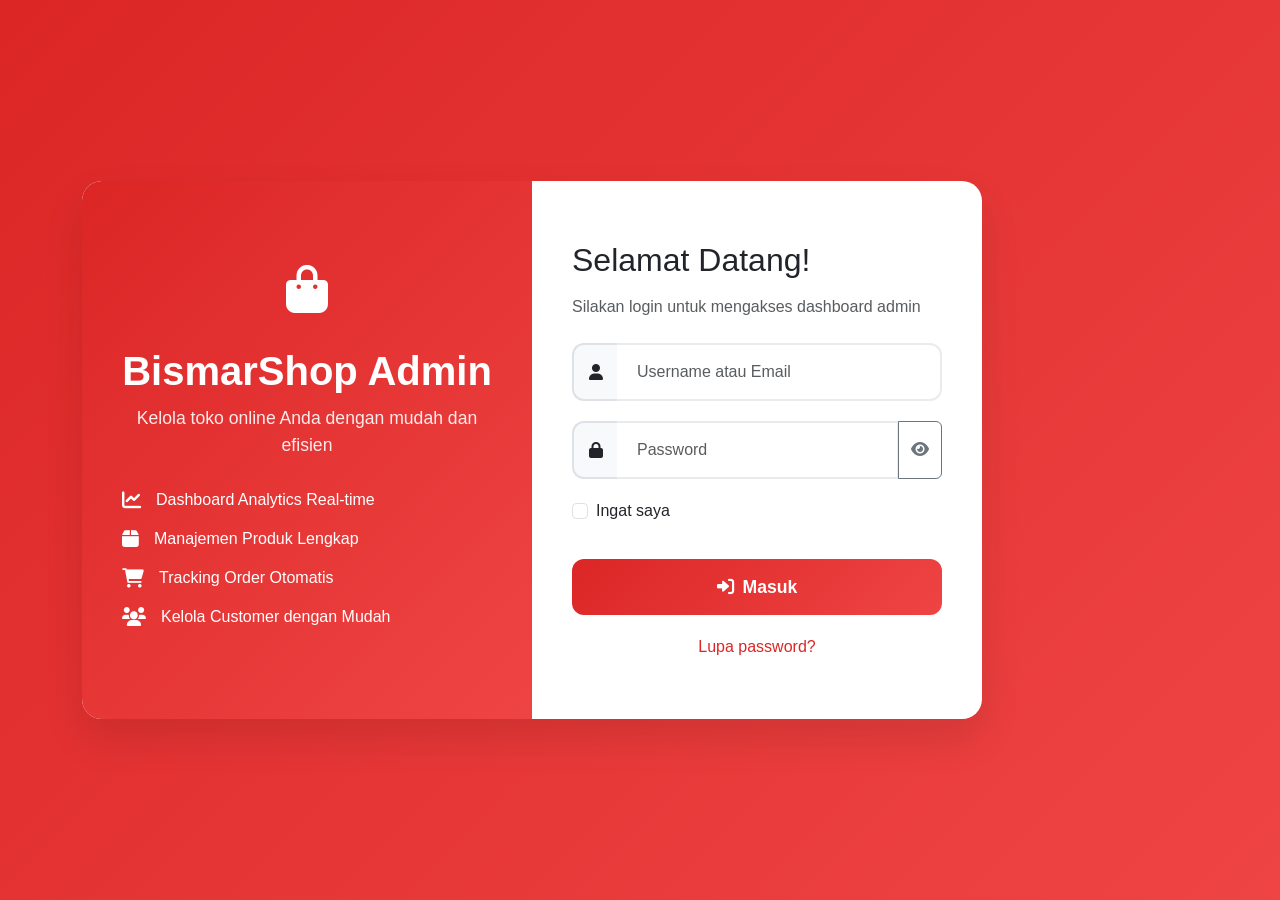
==== public/login.html @ 135dfff8 "first commit" ====
<!DOCTYPE html>
<html lang="en">
<head>
    <meta charset="UTF-8">
    <meta name="viewport" content="width=device-width, initial-scale=1.0">
    <title>Login - BismarShop Admin</title>
    <link href="https://cdnjs.cloudflare.com/ajax/libs/font-awesome/6.0.0/css/all.min.css" rel="stylesheet">
    <link href="https://cdn.jsdelivr.net/npm/bootstrap@5.3.0/dist/css/bootstrap.min.css" rel="stylesheet">
    <link rel="stylesheet" href="styles.css">
    <style>
        body {
            background: linear-gradient(135deg, #dc2626 0%, #ef4444 100%);
            min-height: 100vh;
            display: flex;
            align-items: center;
            justify-content: center;
            font-family: 'Segoe UI', Tahoma, Geneva, Verdana, sans-serif;
        }

        .login-container {
            background: white;
            border-radius: 20px;
            box-shadow: 0 20px 40px rgba(0,0,0,0.1);
            overflow: hidden;
            width: 100%;
            max-width: 900px;
            min-height: 500px;
        }

        .login-left {
            background: linear-gradient(135deg, #dc2626 0%, #ef4444 100%);
            color: white;
            padding: 60px 40px;
            display: flex;
            flex-direction: column;
            justify-content: center;
            align-items: center;
            text-align: center;
        }

        .login-right {
            padding: 60px 40px;
            display: flex;
            flex-direction: column;
            justify-content: center;
        }

        .login-logo {
            font-size: 3rem;
            margin-bottom: 20px;
        }

        .login-title {
            font-size: 2.5rem;
            font-weight: bold;
            margin-bottom: 10px;
        }

        .login-subtitle {
            font-size: 1.1rem;
            opacity: 0.9;
            margin-bottom: 30px;
        }

        .form-control {
            border: 2px solid #e9ecef;
            border-radius: 12px;
            padding: 15px 20px;
            font-size: 1rem;
            margin-bottom: 20px;
            transition: all 0.3s ease;
        }

        .form-control:focus {
            border-color: #dc2626;
            box-shadow: 0 0 0 0.2rem rgba(220, 38, 38, 0.25);
        }

        .input-group {
            margin-bottom: 20px;
        }

        .input-group-text {
            background: #f8f9fa;
            border: 2px solid #e9ecef;
            border-right: none;
            border-radius: 12px 0 0 12px;
            padding: 15px 15px;
        }

        .input-group .form-control {
            border-left: none;
            border-radius: 0 12px 12px 0;
            margin-bottom: 0;
        }

        .btn-login {
            background: linear-gradient(135deg, #dc2626 0%, #ef4444 100%);
            border: none;
            border-radius: 12px;
            padding: 15px 30px;
            font-size: 1.1rem;
            font-weight: 600;
            color: white;
            width: 100%;
            margin-top: 20px;
            transition: all 0.3s ease;
        }

        .btn-login:hover {
            transform: translateY(-2px);
            box-shadow: 0 10px 20px rgba(220, 38, 38, 0.3);
            color: white;
        }

        .forgot-password {
            text-align: center;
            margin-top: 20px;
        }

        .forgot-password a {
            color: #dc2626;
            text-decoration: none;
            font-weight: 500;
        }

        .forgot-password a:hover {
            text-decoration: underline;
        }

        .login-features {
            list-style: none;
            padding: 0;
            margin-top: 30px;
        }

        .login-features li {
            margin-bottom: 15px;
            display: flex;
            align-items: center;
        }

        .login-features li i {
            margin-right: 15px;
            font-size: 1.2rem;
        }

        .alert {
            border-radius: 12px;
            margin-bottom: 20px;
        }

        @media (max-width: 768px) {
            .login-container {
                margin: 20px;
                border-radius: 15px;
            }
            
            .login-left {
                padding: 40px 30px;
            }
            
            .login-right {
                padding: 40px 30px;
            }
            
            .login-title {
                font-size: 2rem;
            }
        }
    </style>
</head>
<body>
    <div class="container">
        <div class="login-container">
            <div class="row g-0 h-100">
                <!-- Left Side - Branding -->
                <div class="col-lg-6 d-none d-lg-flex">
                    <div class="login-left w-100">
                        <div>
                            <div class="login-logo">
                                <i class="fas fa-shopping-bag"></i>
                            </div>
                            <h1 class="login-title">BismarShop Admin</h1>
                            <p class="login-subtitle">Kelola toko online Anda dengan mudah dan efisien</p>
                            
                            <ul class="login-features">
                                <li>
                                    <i class="fas fa-chart-line"></i>
                                    <span>Dashboard Analytics Real-time</span>
                                </li>
                                <li>
                                    <i class="fas fa-box"></i>
                                    <span>Manajemen Produk Lengkap</span>
                                </li>
                                <li>
                                    <i class="fas fa-shopping-cart"></i>
                                    <span>Tracking Order Otomatis</span>
                                </li>
                                <li>
                                    <i class="fas fa-users"></i>
                                    <span>Kelola Customer dengan Mudah</span>
                                </li>
                            </ul>
                        </div>
                    </div>
                </div>

                <!-- Right Side - Login Form -->
                <div class="col-lg-6">
                    <div class="login-right">
                        <div class="text-center mb-4 d-lg-none">
                            <i class="fas fa-shopping-bag text-red" style="font-size: 3rem;"></i>
                            <h2 class="text-red mt-2">BismarShop Admin</h2>
                        </div>

                        <h2 class="mb-3">Selamat Datang!</h2>
                        <p class="text-muted mb-4">Silakan login untuk mengakses dashboard admin</p>

                        <div id="loginAlert" class="alert alert-danger d-none" role="alert">
                            <i class="fas fa-exclamation-triangle me-2"></i>
                            <span id="loginAlertMessage"></span>
                        </div>

                        <form id="loginForm">
                            <div class="input-group">
                                <span class="input-group-text">
                                    <i class="fas fa-user"></i>
                                </span>
                                <input type="text" class="form-control" id="username" placeholder="Username atau Email" required>
                            </div>

                            <div class="input-group">
                                <span class="input-group-text">
                                    <i class="fas fa-lock"></i>
                                </span>
                                <input type="password" class="form-control" id="password" placeholder="Password" required>
                                <button class="btn btn-outline-secondary" type="button" id="togglePassword">
                                    <i class="fas fa-eye"></i>
                                </button>
                            </div>

                            <div class="form-check mb-3">
                                <input class="form-check-input" type="checkbox" id="rememberMe">
                                <label class="form-check-label" for="rememberMe">
                                    Ingat saya
                                </label>
                            </div>

                            <button type="submit" class="btn btn-login" id="loginBtn">
                                <span id="loginBtnText">
                                    <i class="fas fa-sign-in-alt me-2"></i>Masuk
                                </span>
                                <span id="loginBtnLoading" class="d-none">
                                    <span class="spinner-border spinner-border-sm me-2" role="status"></span>
                                    Memproses...
                                </span>
                            </button>
                        </form>

                        <div class="forgot-password">
                            <a href="#" data-bs-toggle="modal" data-bs-target="#forgotModal">Lupa password?</a>
                        </div>
                        
                    </div>
                </div>
            </div>
        </div>
    </div>

    <script src="https://cdn.jsdelivr.net/npm/bootstrap@5.3.0/dist/js/bootstrap.bundle.min.js"></script>

    <!-- Forgot Password Modal -->
    <div class="modal fade" id="forgotModal" tabindex="-1" aria-hidden="true">
        <div class="modal-dialog">
            <div class="modal-content">
                <div class="modal-header">
                    <h5 class="modal-title">Reset Password (Super Admin)</h5>
                    <button type="button" class="btn-close" data-bs-dismiss="modal" aria-label="Close"></button>
                </div>
                <div class="modal-body">
                    <div id="fpAlert" class="alert d-none" role="alert"></div>
                    <div class="mb-3">
                        <label class="form-label">Nama Lengkap</label>
                        <input type="text" class="form-control" id="fpName" placeholder="Nama lengkap" required>
                    </div>
                    <div class="mb-3">
                        <label class="form-label">Email</label>
                        <input type="email" class="form-control" id="fpEmail" placeholder="email@domain.com" required>
                    </div>
                    <div class="mb-3">
                        <label class="form-label">Password Baru</label>
                        <input type="password" class="form-control" id="fpPass" placeholder="Password baru" required>
                    </div>
                    <div class="mb-3">
                        <label class="form-label">Konfirmasi Password Baru</label>
                        <input type="password" class="form-control" id="fpPass2" placeholder="Ulangi password baru" required>
                    </div>
                </div>
                <div class="modal-footer">
                    <button type="button" class="btn btn-secondary" data-bs-dismiss="modal">Batal</button>
                    <button type="button" class="btn btn-primary" id="fpSubmit">
                        <span id="fpBtnText"><i class="fas fa-key me-2"></i>Reset Password</span>
                        <span id="fpBtnLoading" class="d-none"><span class="spinner-border spinner-border-sm me-2"></span>Memproses...</span>
                    </button>
                </div>
            </div>
        </div>
    </div>
    <script>
        // Toggle password visibility
        document.getElementById('togglePassword').addEventListener('click', function() {
            const passwordInput = document.getElementById('password');
            const icon = this.querySelector('i');
            
            if (passwordInput.type === 'password') {
                passwordInput.type = 'text';
                icon.classList.remove('fa-eye');
                icon.classList.add('fa-eye-slash');
            } else {
                passwordInput.type = 'password';
                icon.classList.remove('fa-eye-slash');
                icon.classList.add('fa-eye');
            }
        });

        // Login form submission
        document.getElementById('loginForm').addEventListener('submit', async function(e) {
            e.preventDefault();
            
            const username = document.getElementById('username').value;
            const password = document.getElementById('password').value;
            const rememberMe = document.getElementById('rememberMe').checked;
            
            // Show loading state
            showLoading(true);
            hideAlert();
            
            try {
                const payload = { 
                    username: username,
                    email: username, // Send both for compatibility
                    password: password, 
                    rememberMe: rememberMe 
                };
                async function tryLogin(url) {
                    const resp = await fetch(url, { method: 'POST', headers: { 'Content-Type': 'application/json' }, body: JSON.stringify(payload) });
                    let data = null;
                    try { data = await resp.json(); } catch(_) { data = null; }
                    return { resp, data };
                }

                // First attempt
                let { resp, data } = await tryLogin('/api/auth/login');
                // Fallback if non-JSON or not ok
                if ((!resp.ok || !data) && !window.location.pathname.startsWith('/index.php')) {
                    ({ resp, data } = await tryLogin('/index.php/api/auth/login'));
                }

                if (resp.ok && data && data.success && data.token) {
                    console.log('✅ Login successful:', data);
                    
                    // Store token with consistent key
                    localStorage.setItem('token', data.token);
                    if (rememberMe) {
                        localStorage.setItem('adminToken', data.token);
                    } else {
                        sessionStorage.setItem('adminToken', data.token);
                    }
                    
                    // Store user info
                    localStorage.setItem('user', JSON.stringify(data.user));
                    
                    console.log('🔄 Redirecting to admin panel...');
                    
                    // Redirect to dashboard
                    window.location.href = '/index.html';
                } else {
                    console.log('❌ Login failed:', data);
                    const text = (!data && resp) ? (await resp.text().catch(()=>'') || '') : '';
                    const msg = (data && data.message) ? data.message : (text || 'Login gagal. Silakan coba lagi.');
                    showAlert(msg);
                }
            } catch (error) {
                console.error('Login error:', error);
                showAlert('Terjadi kesalahan. Silakan coba lagi.');
            } finally {
                showLoading(false);
            }
        });

        function showLoading(show) {
            const btnText = document.getElementById('loginBtnText');
            const btnLoading = document.getElementById('loginBtnLoading');
            const loginBtn = document.getElementById('loginBtn');
            
            if (show) {
                btnText.classList.add('d-none');
                btnLoading.classList.remove('d-none');
                loginBtn.disabled = true;
            } else {
                btnText.classList.remove('d-none');
                btnLoading.classList.add('d-none');
                loginBtn.disabled = false;
            }
        }

        function showAlert(message) {
            const alert = document.getElementById('loginAlert');
            const alertMessage = document.getElementById('loginAlertMessage');
            
            alertMessage.textContent = message;
            alert.classList.remove('d-none');
        }

        function hideAlert() {
            const alert = document.getElementById('loginAlert');
            alert.classList.add('d-none');
        }

        // Forgot Password handler
        document.getElementById('fpSubmit').addEventListener('click', async function() {
            const name = document.getElementById('fpName').value.trim();
            const email = document.getElementById('fpEmail').value.trim();
            const password = document.getElementById('fpPass').value;
            const confirmPassword = document.getElementById('fpPass2').value;
            const fpAlert = document.getElementById('fpAlert');
            const btnText = document.getElementById('fpBtnText');
            const btnLoading = document.getElementById('fpBtnLoading');

            fpAlert.className = 'alert d-none';
            if (!name || !email || !password || !confirmPassword) {
                fpAlert.className = 'alert alert-danger';
                fpAlert.textContent = 'Semua field wajib diisi';
                return;
            }
            if (password !== confirmPassword) {
                fpAlert.className = 'alert alert-danger';
                fpAlert.textContent = 'Konfirmasi password tidak sama';
                return;
            }

            // loading state
            btnText.classList.add('d-none');
            btnLoading.classList.remove('d-none');
            this.disabled = true;

            try {
                async function tryEndpoints() {
                    const payload = { name, email, password, confirmPassword };
                    const urls = [
                        '/api/auth/reset-password',
                        '/api/auth/reset_password',
                        '/auth/reset-password',
                        '/auth/reset_password'
                    ];
                    for (const u of urls) {
                        try {
                            const r = await fetch(u, { method: 'POST', headers: { 'Content-Type': 'application/json' }, body: JSON.stringify(payload) });
                            // attempt to parse json; if not JSON, treat as failure
                            let j = null; try { j = await r.json(); } catch(_) {}
                            if (r.ok && j && j.success) return { ok: true, data: j };
                            // if not found, continue to next
                            if (r.status === 404) continue;
                            // other errors: return immediately
                            return { ok: false, data: j, status: r.status };
                        } catch (e) {
                            // network error -> try next endpoint
                            continue;
                        }
                    }
                    return { ok: false, data: { message: 'Endpoint tidak ditemukan (404)' }, status: 404 };
                }

                const result = await tryEndpoints();
                const data = result.data || {};
                if (result.ok) {
                    fpAlert.className = 'alert alert-success';
                    fpAlert.textContent = data.message || 'Password berhasil direset';
                    // Clear fields and close modal after short delay
                    setTimeout(() => {
                        document.getElementById('fpName').value = '';
                        document.getElementById('fpEmail').value = '';
                        document.getElementById('fpPass').value = '';
                        document.getElementById('fpPass2').value = '';
                        const modal = bootstrap.Modal.getInstance(document.getElementById('forgotModal'));
                        if (modal) modal.hide();
                    }, 1000);
                } else {
                    fpAlert.className = 'alert alert-danger';
                    fpAlert.textContent = (data && data.message) ? data.message : 'Gagal mereset password';
                }
            } catch (e) {
                fpAlert.className = 'alert alert-danger';
                fpAlert.textContent = 'Terjadi kesalahan jaringan';
            } finally {
                btnText.classList.remove('d-none');
                btnLoading.classList.add('d-none');
                this.disabled = false;
            }
        });
        
    </script>
</body>
</html>
---- public/styles.css ----
/* Fix: Customers status dropdown visibility (not clipped by table wrapper/header) */
.customers-table-responsive {
    overflow: visible !important;
}
.customers-table-responsive .table {
    overflow: visible;
}
.customers-table-responsive .dropdown-menu {
    position: absolute;
    z-index: 1080; /* above headers and table */
}

/* Custom CSS for BismarShop Admin */

/* ===== CUSTOMERS MANAGEMENT STYLES ===== */

/* Avatar styles for customer table */
.avatar-sm {
    width: 32px;
    height: 32px;
    font-size: 0.75rem;
}

/* Responsive table improvements */
@media (max-width: 768px) {
    .table-responsive {
        border: none;
    }
    
    .table td {
        padding: 0.5rem 0.25rem;
        font-size: 0.875rem;
    }
    
    .table th {
        padding: 0.75rem 0.25rem;
        font-size: 0.875rem;
        font-weight: 600;
    }
}

@media (max-width: 576px) {
    .table td, .table th {
        padding: 0.5rem 0.15rem;
        font-size: 0.8rem;
    }
    
    .btn-sm {
        padding: 0.25rem 0.4rem;
        font-size: 0.75rem;
    }
    
    .badge {
        font-size: 0.65rem;
        padding: 0.25em 0.4em;
    }
}

/* Status dropdown improvements */
.dropdown-menu {
    min-width: 150px;
    box-shadow: 0 0.5rem 1rem rgba(0, 0, 0, 0.15);
    border: 1px solid rgba(0, 0, 0, 0.1);
}

.dropdown-item {
    padding: 0.5rem 1rem;
    font-size: 0.875rem;
}

.dropdown-item:hover {
    background-color: #f8f9fa;
}

/* Customer statistics cards */
.card.bg-primary, .card.bg-success, .card.bg-warning, .card.bg-danger {
    border: none;
    box-shadow: 0 0.125rem 0.25rem rgba(0, 0, 0, 0.075);
    transition: transform 0.15s ease-in-out, box-shadow 0.15s ease-in-out;
}

.card.bg-primary:hover, .card.bg-success:hover, .card.bg-warning:hover, .card.bg-danger:hover {
    transform: translateY(-2px);
    box-shadow: 0 0.5rem 1rem rgba(0, 0, 0, 0.15);
}

/* Search and filter section */
.card-body .row .col-md-4, .card-body .row .col-md-3, .card-body .row .col-md-2 {
    margin-bottom: 1rem;
}

/* Pagination improvements */
.pagination-sm .page-link {
    padding: 0.375rem 0.75rem;
    font-size: 0.875rem;
}

.pagination .page-link {
    color: var(--bismar-red);
    border-color: #dee2e6;
}

.pagination .page-link:hover {
    color: var(--bismar-red-dark);
    background-color: #e9ecef;
    border-color: #dee2e6;
}

.pagination .page-item.active .page-link {
    background-color: var(--bismar-red);
    border-color: var(--bismar-red);
}

/* Table enhancements */
.table-hover tbody tr:hover {
    background-color: rgba(220, 38, 38, 0.05);
}

.table-dark th {
    background-color: #343a40;
    border-color: #454d55;
    color: #fff;
}

/* Button group improvements */
.btn-group .btn {
    margin-right: 0;
}

.btn-outline-primary:hover {
    background-color: #0d6efd;
    border-color: #0d6efd;
}

.btn-outline-info:hover {
    background-color: #0dcaf0;
    border-color: #0dcaf0;
}

/* Loading and empty states */
.spinner-border {
    width: 2rem;
    height: 2rem;
}

.text-muted .fas {
    opacity: 0.5;
}

/* Mobile-specific improvements */
@media (max-width: 480px) {
    .card-header h5 {
        font-size: 1rem;
    }
    
    .btn-toolbar .btn-group {
        margin-bottom: 0.5rem;
    }
    
    .d-flex.justify-content-between {
        flex-direction: column;
        align-items: flex-start !important;
    }
    
    .btn-toolbar {
        margin-top: 1rem;
    }
}

/* Custom status badges */
.btn-success {
    background-color: #198754;
    border-color: #198754;
}

.btn-warning {
    background-color: #ffc107;
    border-color: #ffc107;
    color: #000;
}

.btn-danger {
    background-color: #dc3545;
    border-color: #dc3545;
}

/* Improved form controls */
.form-control:focus, .form-select:focus {
    border-color: var(--bismar-red-light);
    box-shadow: 0 0 0 0.2rem rgba(220, 38, 38, 0.25);
}

/* Card shadow improvements */
.card.shadow {
    box-shadow: 0 0.5rem 1rem rgba(0, 0, 0, 0.1) !important;
}

.card.shadow:hover {
    box-shadow: 0 1rem 2rem rgba(0, 0, 0, 0.15) !important;
    transition: box-shadow 0.15s ease-in-out;
}

/* ===== WIDGETS/BANNER MANAGEMENT STYLES ===== */

/* Upload area styles */
.upload-area {
    cursor: pointer;
    transition: all 0.3s ease;
    min-height: 120px;
    display: flex;
    align-items: center;
    justify-content: center;
    flex-direction: column;
}

.upload-area:hover {
    background-color: rgba(13, 110, 253, 0.05);
    border-color: #0d6efd !important;
}

.upload-area.border-success {
    border-color: #198754 !important;
    background-color: rgba(25, 135, 84, 0.05);
}

/* Widget card styles */
.widget-card {
    transition: all 0.3s ease;
    border: none;
    overflow: hidden;
}

.widget-card:hover {
    transform: translateY(-5px);
    box-shadow: 0 0.5rem 1rem rgba(0, 0, 0, 0.15) !important;
}

.widget-preview {
    transition: transform 0.3s ease;
}

.widget-card:hover .widget-preview {
    transform: scale(1.05);
}

/* Statistics cards hover effects */
.card.bg-primary:hover,
.card.bg-success:hover,
.card.bg-warning:hover,
.card.bg-info:hover {
    transform: translateY(-3px);
    box-shadow: 0 0.75rem 1.5rem rgba(0, 0, 0, 0.2);
}

/* Filter section styles */
.input-group .input-group-text {
    background-color: #f8f9fa;
    border-color: #dee2e6;
}

.form-select:focus,
.form-control:focus {
    border-color: var(--bismar-red-light);
    box-shadow: 0 0 0 0.2rem rgba(220, 38, 38, 0.25);
}

/* View toggle buttons */
.btn-group .btn.active {
    background-color: var(--bismar-red);
    border-color: var(--bismar-red);
    color: white;
}

/* Table improvements */
.table th {
    border-top: none;
    font-weight: 600;
    text-transform: uppercase;
    font-size: 0.75rem;
    letter-spacing: 0.5px;
}

.table td {
    vertical-align: middle;
}

.table-hover tbody tr:hover {
    background-color: rgba(220, 38, 38, 0.05);
}

/* Badge improvements */
.badge {
    font-size: 0.75rem;
    padding: 0.35em 0.65em;
}

/* Button improvements */
.btn-group .btn {
    border-radius: 0;
}

.btn-group .btn:first-child {
    border-top-left-radius: 0.375rem;
    border-bottom-left-radius: 0.375rem;
}

.btn-group .btn:last-child {
    border-top-right-radius: 0.375rem;
    border-bottom-right-radius: 0.375rem;
}

/* Loading and empty states */
.spinner-border {
    width: 3rem;
    height: 3rem;
}

/* Responsive improvements for widgets */
@media (max-width: 768px) {
    .widget-card {
        margin-bottom: 1rem;
    }
    
    .upload-area {
        min-height: 100px;
    }
    
    .card-body {
        padding: 1rem;
    }
    
    .btn-group {
        display: flex;
        width: 100%;
    }
    
    .btn-group .btn {
        flex: 1;
    }
}

@media (max-width: 576px) {
    .statistics-card h4 {
        font-size: 1.5rem;
    }
    
    .statistics-card h6 {
        font-size: 0.875rem;
    }
    
    .widget-preview {
        height: 150px !important;
    }
    
    .upload-area {
        min-height: 80px;
        padding: 1rem;
    }
}

/* Animation for loading states */
@keyframes fadeIn {
    from { opacity: 0; transform: translateY(20px); }
    to { opacity: 1; transform: translateY(0); }
}

.widget-card {
    animation: fadeIn 0.5s ease-out;
}

/* Gradient backgrounds */
.bg-gradient-primary {
    background: linear-gradient(45deg, var(--bismar-red), var(--bismar-red-light)) !important;
}

/* File preview styles */
#filePreview img {
    border: 2px solid #198754;
    box-shadow: 0 0.25rem 0.5rem rgba(0, 0, 0, 0.1);
}

/* Success states */
.border-success {
    border-color: #198754 !important;
}

.bg-light {
    background-color: #f8f9fa !important;
}
:root {
    --bismar-red: #dc2626;
    --bismar-red-light: #ef4444;
    --bismar-red-dark: #b91c1c;
    --bismar-red-solid: #c53030;
    --bismar-red-lighter: #feb2b2;
    --bismar-red-darker: #9b1c1c;
}

body {
    font-family: 'Segoe UI', Tahoma, Geneva, Verdana, sans-serif;
    background-color: #f8f9fa;
}

.bg-red {
    background-color: var(--bismar-red) !important;
}

.text-red {
    color: var(--bismar-red) !important;
}

.navbar-brand {
    font-size: 1.5rem;
}

.sidebar {
    position: fixed;
    top: 56px;
    bottom: 0;
    left: 0;
    z-index: 100;
    padding: 48px 0 0;
    box-shadow: inset -1px 0 0 rgba(0, 0, 0, .1);
    overflow-y: auto;
    overflow-x: hidden;
    scrollbar-width: thin;
    scrollbar-color: var(--bismar-red) #f1f1f1;
    scroll-behavior: smooth;
}

.sidebar::-webkit-scrollbar {
    width: 6px;
}

.sidebar::-webkit-scrollbar-track {
    background: #f1f1f1;
    border-radius: 3px;
}

.sidebar::-webkit-scrollbar-thumb {
    background: var(--bismar-red);
    border-radius: 3px;
}

.sidebar::-webkit-scrollbar-thumb:hover {
    background: var(--bismar-red-dark);
}

.sidebar .nav {
    padding-bottom: 20px;
    height: 100%;
}

/* Sidebar-only stacking and alignment to keep items in a single column */
.sidebar .nav.flex-column {
    display: flex !important;
    flex-direction: column !important;
}

.sidebar .nav.flex-column .nav-item {
    width: 100%;
}

.sidebar .nav.flex-column .nav-link {
    display: flex;
    align-items: center;
    line-height: 1.25;
}

.sidebar .nav.flex-column .nav-link i {
    display: inline-flex;
    align-items: center;
    justify-content: center;
    font-size: 1.1rem; /* normalize icon size */
    min-width: 20px; /* keep icon width consistent so labels align */
    margin-right: 8px !important; /* normalize spacing to match sidebar style */
}

/* Ensure sidebar content doesn't get cut off */
.sidebar-sticky {
    position: relative;
    top: 0;
    height: calc(100vh - 48px);
    padding-top: 0.5rem;
    overflow-x: hidden;
    overflow-y: auto;
}

.sidebar .nav-link {
    font-weight: 500;
    color: #333;
    padding: 12px 20px;
    border-radius: 8px;
    margin: 2px 8px;
    transition: all 0.3s ease;
}

.sidebar .nav-link:hover {
    color: var(--bismar-red);
    background-color: rgba(220, 38, 38, 0.1);
}

.sidebar .nav-link.active {
    color: var(--bismar-red);
    background-color: rgba(220, 38, 38, 0.1);
    font-weight: 600;
}

.main-content {
    margin-top: 56px;
    padding-top: 20px;
}

.content-section {
    animation: fadeIn 0.3s ease-in;
}

@keyframes fadeIn {
    from { opacity: 0; transform: translateY(10px); }
    to { opacity: 1; transform: translateY(0); }
}

/* Stats Cards */
.card {
    border: none;
    border-radius: 12px;
    transition: transform 0.2s ease, box-shadow 0.2s ease;
}

.card:hover {
    transform: translateY(-2px);
    box-shadow: 0 8px 25px rgba(220, 38, 38, 0.2) !important;
}

.border-left-primary {
    border-left: 4px solid var(--bismar-red-solid) !important;
}

.border-left-success {
    border-left: 4px solid var(--bismar-red-dark) !important;
}

.border-left-info {
    border-left: 4px solid var(--bismar-red) !important;
}

.border-left-warning {
    border-left: 4px solid var(--bismar-red-light) !important;
}

.text-xs {
    font-size: 0.7rem;
}

.text-gray-800 {
    color: #5a5c69 !important;
}

.text-gray-300 {
    color: #dddfeb !important;
}

/* Tables */
.table {
    border-radius: 8px;
    overflow: hidden;
}

.table thead th {
    background-color: var(--bismar-red-solid);
    color: white;
    border: none;
    font-weight: 600;
    padding: 15px;
}

.table tbody td {
    padding: 12px 15px;
    vertical-align: middle;
}

.table tbody tr:hover {
    background-color: rgba(197, 48, 48, 0.08);
}

/* Buttons */
.btn-primary {
    background-color: var(--bismar-red-solid);
    border-color: var(--bismar-red-solid);
    font-weight: 500;
    padding: 8px 20px;
    border-radius: 8px;
    transition: all 0.3s ease;
}

.btn-primary:hover {
    background-color: var(--bismar-red-darker);
    border-color: var(--bismar-red-darker);
    transform: translateY(-1px);
}

.btn-sm {
    padding: 4px 12px;
    font-size: 0.875rem;
    border-radius: 6px;
}

/* Status badges */
.badge {
    font-size: 0.75rem;
    padding: 6px 12px;
    border-radius: 20px;
}

.status-active {
    background-color: var(--bismar-red-dark);
    color: white;
}

.status-inactive {
    background-color: var(--bismar-red-lighter);
    color: var(--bismar-red-darker);
}

.status-pending {
    background-color: var(--bismar-red-light);
    color: white;
}

.status-completed {
    background-color: var(--bismar-red-solid);
    color: white;
}

.status-cancelled {
    background-color: var(--bismar-red-darker);
    color: white;
}

/* Product images */
.product-image {
    width: 60px;
    height: 60px;
    object-fit: cover;
    border-radius: 8px;
    border: 2px solid #eee;
}

/* Modal */
.modal-content {
    border-radius: 12px;
    border: none;
}

.modal-header {
    background-color: var(--bismar-red-solid);
    color: white;
    border-radius: 12px 12px 0 0;
}

.modal-header .btn-close {
    filter: brightness(0) invert(1);
}

/* Form controls */
.form-control, .form-select {
    border-radius: 8px;
    border: 2px solid #e3e6f0;
    padding: 10px 15px;
    transition: border-color 0.3s ease;
}

.form-control:focus, .form-select:focus {
    border-color: var(--bismar-red-solid);
    box-shadow: 0 0 0 0.2rem rgba(197, 48, 48, 0.25);
}

.form-control:focus {
    border-color: var(--primary-color);
    box-shadow: 0 0 0 0.2rem rgba(220, 53, 69, 0.25);
}

.form-label {
    font-weight: 600;
    color: #495057;
}

/* Table enhancements */
.table td {
    vertical-align: middle;
}

.table .fw-bold {
    font-weight: 600;
}

/* Responsive */
/* Product Management Enhancements */
.product-image-small {
    width: 40px;
    height: 40px;
    object-fit: cover;
    border-radius: 4px;
}

.product-images {
    display: flex;
    align-items: center;
    gap: 4px;
}

.variants-summary {
    display: flex;
    flex-wrap: wrap;
    gap: 2px;
}

.variant-item {
    background-color: #f8f9fa;
    border: 1px solid #dee2e6;
}

.variant-item:hover {
    background-color: #e9ecef;
}

/* Modal enhancements */
.modal-lg {
    max-width: 800px;
}

/* Image preview styling */
#imagePreview .position-relative {
    margin-right: 10px;
    margin-bottom: 10px;
}

#imagePreview img {
    border: 2px solid #dee2e6;
    transition: border-color 0.3s ease;
}

#imagePreview img:hover {
    border-color: var(--primary-color);
}

/* Status badges enhancements */
.badge.status-active {
    background-color: #28a745;
}

.badge.status-inactive {
    background-color: #6c757d;
}

.badge.status-low_stock {
    background-color: #ffc107;
    color: #212529;
}

.badge.status-out_of_stock {
    background-color: #dc3545;
}

/* Admin Management Styles */
.status-active {
    background-color: #28a745 !important;
    color: white !important;
}

.status-inactive {
    background-color: #dc3545 !important;
    color: white !important;
}

.action-buttons {
    white-space: nowrap;
}

.action-buttons .btn {
    padding: 0.25rem 0.5rem;
    font-size: 0.875rem;
}

/* Action buttons styling */
.action-buttons {
    white-space: nowrap;
}

.action-buttons .btn {
    margin-right: 4px;
}

.action-buttons .btn:last-child {
    margin-right: 0;
}

/* Admin Management Section Styling */
#admin-management .card {
    border: none;
    box-shadow: 0 0.125rem 0.25rem rgba(0, 0, 0, 0.075);
}

#admin-management .card-header {
    background-color: #f8f9fa;
    border-bottom: 1px solid #dee2e6;
    font-weight: 600;
}

#admin-management .table th {
    background-color: #f8f9fa;
    border-top: none;
    font-weight: 600;
    color: #495057;
}

#admin-management .badge {
    font-size: 0.75rem;
    padding: 0.375rem 0.75rem;
}

/* Search form styling */
#admin-management .row.g-2 {
    background-color: #f8f9fa;
    padding: 1rem;
    border-radius: 0.375rem;
    margin-bottom: 1rem;
}

/* Modal styling */
#editUserModal .modal-header {
    background-color: #dc3545;
    color: white;
}

#editUserModal .modal-header .btn-close {
    filter: invert(1);
}

/* Force show admin management menu */
.sidebar .nav-item a[onclick*="admin-management"] {
    display: block !important;
    visibility: visible !important;
}

.sidebar .nav-item:has(a[onclick*="admin-management"]) {
    display: block !important;
    visibility: visible !important;
}

/* Analytics specific styles */
.analytics-card {
    transition: transform 0.2s ease;
}

.analytics-card:hover {
    transform: translateY(-2px);
}

.analytics-card .card-body {
    padding: 1.5rem;
}

.analytics-card i {
    margin-bottom: 0.5rem;
}

.visitor-stats {
    background-color: #f8f9fa;
    padding: 1rem;
    border-radius: 0.375rem;
}

.progress {
    background-color: #e9ecef;
}

.progress-bar {
    background-color: var(--primary-color)
}

/* ===== CATEGORIES STYLING ===== */
.categories-stats-card {
    border-left: 4px solid #007bff;
    transition: transform 0.2s ease-in-out;
}

.categories-stats-card:hover {
    transform: translateY(-2px);
    box-shadow: 0 4px 8px rgba(0,0,0,0.1);
}

.categories-table {
    font-size: 0.9rem;
}

.categories-table th {
    background-color: #f8f9fa;
    font-weight: 600;
    border-bottom: 2px solid #dee2e6;
}

.categories-table td {
    vertical-align: middle;
    padding: 0.75rem;
}

.category-image {
    width: 32px;
    height: 32px;
    object-fit: cover;
    border-radius: 4px;
    border: 1px solid #dee2e6;
}

.category-description {
    color: #6c757d;
    font-size: 0.85rem;
    line-height: 1.3;
}

.category-slug {
    font-family: 'Courier New', monospace;
    background-color: #f8f9fa;
    padding: 0.25rem 0.5rem;
    border-radius: 3px;
    font-size: 0.8rem;
    color: #495057;
}

.category-actions .btn {
    margin: 0 2px;
    padding: 0.375rem 0.75rem;
}

.category-modal .form-label {
    font-weight: 600;
    color: #495057;
}

.category-modal .form-control:focus {
    border-color: #dc3545;
    box-shadow: 0 0 0 0.2rem rgba(220, 53, 69, 0.25);
}

.seo-section {
    background-color: #f8f9fa;
    border-radius: 0.375rem;
    padding: 1rem;
    margin-top: 1rem;
}

.seo-section h6 {
    color: #6c757d;
    margin-bottom: 0.75rem;
}

/* Border colors for stats cards */
.border-left-primary { border-left-color: #007bff !important; }
.border-left-success { border-left-color: #28a745 !important; }
.border-left-info { border-left-color: #17a2b8 !important; }
.border-left-warning { border-left-color: #ffc107 !important; }

/* Responsive adjustments */
@media (max-width: 768px) {
    .table-responsive {
        font-size: 0.875rem;
    }
    
    .btn-group .btn {
        padding: 0.25rem 0.5rem;
        font-size: 0.75rem;
    }
    
    .card-body {
        padding: 1rem;
    }
    
    .categories-table td {
        padding: 0.5rem;
    }
    
    .category-image {
        width: 24px;
        height: 24px;
    }
    
    .categories-stats-card .h5 {
        font-size: 1.1rem;
    }
    
    .category-modal .modal-dialog {
        margin: 0.5rem;
    }
}

@media (max-width: 768px) {
    .sidebar {
        position: relative;
        top: 0;
        padding: 20px 0;
        margin-left: -250px;
    }
    
    .sidebar.show {
        margin-left: 0;
    }
    
    .main-content {
        margin-top: 0;
        margin-left: 0;
    }
    
    .navbar-toggler {
        border: none;
        display: block;
    }
    
    .product-images {
        flex-direction: column;
        align-items: flex-start;
    }
    
    .variants-summary {
        flex-direction: column;
    }
    
    .action-buttons {
        display: flex;
        flex-direction: column;
        gap: 2px;
    }
    
    .action-buttons .btn {
        margin-right: 0;
        font-size: 0.8rem;
        padding: 0.25rem 0.5rem;
    }
}

/* Loading animation */
.loading {
    display: inline-block;
    width: 20px;
    height: 20px;
    border: 3px solid rgba(255,255,255,.3);
    border-radius: 50%;
    border-top-color: #fff;
    animation: spin 1s ease-in-out infinite;
}

@keyframes spin {
    to { transform: rotate(360deg); }
}

/* Currency formatting */
.currency {
    font-weight: 600;
    color: var(--bismar-red-solid);
}

/* Action buttons */
.action-buttons .btn {
    margin: 0 2px;
    padding: 4px 8px;
    font-size: 0.8rem;
}

/* Chart container */
#salesChart {
    max-height: 400px;
}

/* Dashboard enhancements */
.col-xl-2-4 {
    flex: 0 0 auto;
    width: 20%;
}

@media (max-width: 1200px) {
    .col-xl-2-4 {
        width: 33.333333%;
    }
}

@media (max-width: 768px) {
    .col-xl-2-4 {
        width: 50%;
    }
}

/* Notification styles */
.notification-item {
    transition: background-color 0.2s ease;
}

.notification-item:hover {
    background-color: rgba(0,0,0,0.02);
    border-radius: 8px;
}

.notification-item:last-child {
    border-bottom: none !important;
}

/* Best sellers styling */
.best-seller-item {
    transition: transform 0.2s ease, box-shadow 0.2s ease;
}

.best-seller-item:hover {
    transform: translateY(-2px);
    box-shadow: 0 4px 12px rgba(0,0,0,0.1);
}

/* Sales summary cards */
.card.bg-primary .opacity-75 {
    opacity: 0.75;
}

.card.bg-success .opacity-75 {
    opacity: 0.75;
}

.card.bg-info .opacity-75 {
    opacity: 0.75;
}

/* Status badges enhancements */
.status-processing {
    background-color: var(--bismar-red);
    color: white;
}

.status-shipped {
    background-color: var(--bismar-red-dark);
    color: white;
}

/* Border colors for order status cards */
.border-left-danger {
    border-left: 4px solid var(--bismar-red-darker) !important;
}

/* Responsive grid fix */
@media (max-width: 576px) {
    .col-xl-2-4 {
        width: 100%;
    }
}

/* ===== VOUCHERS & FLASH SALES STYLING ===== */

/* Voucher and Flash Sale specific cards */
.voucher-card, .flash-sale-card {
    border-radius: 12px;
    transition: all 0.3s ease;
    border: none;
    box-shadow: 0 2px 10px rgba(0,0,0,0.08);
}

.voucher-card:hover, .flash-sale-card:hover {
    transform: translateY(-3px);
    box-shadow: 0 8px 25px rgba(220, 38, 38, 0.15);
}

/* Voucher code styling */
.voucher-code {
    font-family: 'Courier New', monospace;
    font-weight: bold;
    background-color: rgba(220, 38, 38, 0.1);
    color: var(--bismar-red-dark);
    padding: 4px 8px;
    border-radius: 6px;
    font-size: 0.9rem;
}

/* Discount badges */
.discount-badge {
    font-size: 0.85rem;
    font-weight: 600;
    padding: 6px 12px;
    border-radius: 20px;
}

.discount-percentage {
    background: linear-gradient(135deg, #dc2626, #ef4444);
    color: white;
}

.discount-fixed {
    background: linear-gradient(135deg, #f59e0b, #fbbf24);
    color: white;
}

/* Status indicators */
.status-indicator {
    display: inline-flex;
    align-items: center;
    gap: 6px;
    font-size: 0.85rem;
    font-weight: 500;
}

.status-indicator.active {
    color: #059669;
}

.status-indicator.inactive {
    color: #6b7280;
}

.status-indicator.expired {
    color: #dc2626;
}

.status-indicator.scheduled {
    color: #f59e0b;
}

/* Usage progress bars */
.usage-progress {
    height: 6px;
    background-color: #e5e7eb;
    border-radius: 3px;
    overflow: hidden;
    margin-top: 4px;
}

.usage-progress-bar {
    height: 100%;
    background: linear-gradient(90deg, var(--bismar-red), var(--bismar-red-light));
    transition: width 0.3s ease;
}

/* Modal form enhancements */
.voucher-form .form-group, .flash-sale-form .form-group {
    margin-bottom: 1.5rem;
}

.voucher-form .form-label, .flash-sale-form .form-label {
    font-weight: 600;
    color: #374151;
    margin-bottom: 0.5rem;
}

.voucher-form .form-control, .flash-sale-form .form-control,
.voucher-form .form-select, .flash-sale-form .form-select {
    border: 2px solid #e5e7eb;
    border-radius: 8px;
    padding: 12px 16px;
    font-size: 0.95rem;
    transition: all 0.3s ease;
}

.voucher-form .form-control:focus, .flash-sale-form .form-control:focus,
.voucher-form .form-select:focus, .flash-sale-form .form-select:focus {
    border-color: var(--bismar-red);
    box-shadow: 0 0 0 3px rgba(220, 38, 38, 0.1);
    outline: none;
}

/* Table enhancements for vouchers and flash sales */
.vouchers-table, .flash-sales-table {
    border-radius: 12px;
    overflow: hidden;
    box-shadow: 0 4px 6px rgba(0, 0, 0, 0.05);
}

.vouchers-table thead th, .flash-sales-table thead th {
    background: linear-gradient(135deg, var(--bismar-red), var(--bismar-red-dark));
    color: white;
    font-weight: 600;
    text-transform: uppercase;
    font-size: 0.85rem;
    letter-spacing: 0.5px;
    padding: 16px 12px;
    border: none;
}

.vouchers-table tbody tr, .flash-sales-table tbody tr {
    transition: all 0.2s ease;
}

.vouchers-table tbody tr:hover, .flash-sales-table tbody tr:hover {
    background-color: rgba(220, 38, 38, 0.05);
    transform: scale(1.01);
}

/* Action buttons for tables */
.table-actions {
    display: flex;
    gap: 6px;
    justify-content: center;
}

.table-actions .btn {
    padding: 6px 10px;
    font-size: 0.8rem;
    border-radius: 6px;
    transition: all 0.2s ease;
}

.table-actions .btn:hover {
    transform: translateY(-1px);
}

/* Stats cards specific to promotions */
.promo-stats-card {
    background: linear-gradient(135deg, rgba(220, 38, 38, 0.05), rgba(239, 68, 68, 0.05));
    border: 1px solid rgba(220, 38, 38, 0.1);
    border-radius: 12px;
    transition: all 0.3s ease;
}

.promo-stats-card:hover {
    border-color: rgba(220, 38, 38, 0.2);
    box-shadow: 0 8px 25px rgba(220, 38, 38, 0.1);
}

.promo-stats-card .card-body {
    padding: 1.5rem;
}

.promo-stats-card .stats-icon {
    width: 50px;
    height: 50px;
    border-radius: 12px;
    display: flex;
    align-items: center;
    justify-content: center;
    font-size: 1.5rem;
    margin-bottom: 1rem;
}

.promo-stats-card .stats-number {
    font-size: 2rem;
    font-weight: 700;
    color: var(--bismar-red-dark);
    line-height: 1;
}

.promo-stats-card .stats-label {
    font-size: 0.9rem;
    color: #6b7280;
    font-weight: 500;
    text-transform: uppercase;
    letter-spacing: 0.5px;
}

/* Date range indicators */
.date-range {
    font-size: 0.85rem;
    color: #6b7280;
    background-color: #f3f4f6;
    padding: 4px 8px;
    border-radius: 6px;
    display: inline-block;
}

.date-range.active {
    background-color: rgba(220, 38, 38, 0.1);
    color: var(--bismar-red-dark);
}

/* Loading states */
.loading-spinner {
    display: flex;
    justify-content: center;
    align-items: center;
    padding: 3rem;
}

.loading-spinner .spinner-border {
    color: var(--bismar-red);
}

/* Empty states */
.empty-state {
    text-align: center;
    padding: 3rem 2rem;
    color: #6b7280;
}

.empty-state i {
    font-size: 3rem;
    margin-bottom: 1rem;
    opacity: 0.5;
}

.empty-state h5 {
    color: #374151;
    margin-bottom: 0.5rem;
}

.empty-state p {
    font-size: 0.9rem;
    margin-bottom: 1.5rem;
}

/* Responsive improvements for promotions */
@media (max-width: 768px) {
    .vouchers-table, .flash-sales-table {
        font-size: 0.85rem;
    }
    
    .vouchers-table thead th, .flash-sales-table thead th {
        padding: 12px 8px;
        font-size: 0.75rem;
    }
    
    .vouchers-table tbody td, .flash-sales-table tbody td {
        padding: 10px 8px;
    }
    
    .table-actions {
        flex-direction: column;
        gap: 4px;
    }
    
    .table-actions .btn {
        font-size: 0.75rem;
        padding: 4px 8px;
    }
    
    .voucher-code {
        font-size: 0.8rem;
        padding: 2px 6px;
    }
    
    .discount-badge {
        font-size: 0.75rem;
        padding: 4px 8px;
    }
    
    .promo-stats-card .stats-number {
        font-size: 1.5rem;
    }
    
    .promo-stats-card .stats-icon {
        width: 40px;
        height: 40px;
        font-size: 1.2rem;
    }
    
    /* Sidebar responsive */
    .sidebar {
        max-height: calc(100vh - 56px);
    }
    
    .sidebar .nav-link {
        padding: 10px 15px;
        margin: 1px 5px;
        font-size: 0.9rem;
    }
}

/* Print styles */
@media print {
    .vouchers-table, .flash-sales-table {
        box-shadow: none;
    }
    
    .table-actions {
        display: none;
    }
    
    .promo-stats-card {
        border: 1px solid #ddd;
        box-shadow: none;
    }
}
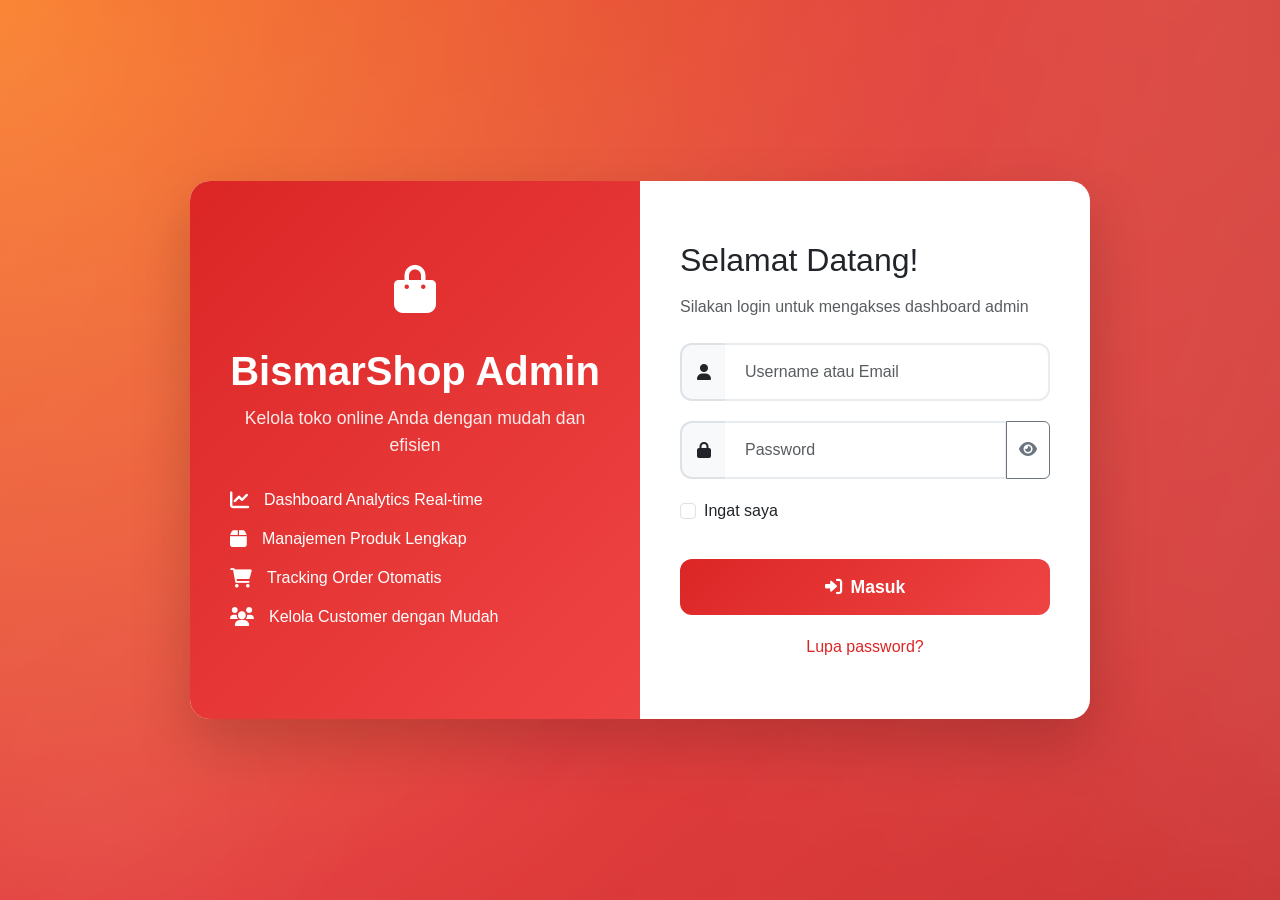
==== commit 26d32e17: "verify" ====
--- a/public/login.html
+++ b/public/login.html
@@ -9,22 +9,41 @@
     <link rel="stylesheet" href="styles.css">
     <style>
         body {
-            background: linear-gradient(135deg, #dc2626 0%, #ef4444 100%);
+            /* Gradiasi merah-oranye dengan animasi lembut */
+            background: radial-gradient(circle at top left, #f97316 0%, #dc2626 30%, #b91c1c 60%, #7f1d1d 100%);
+            background-size: 200% 200%;
+            animation: loginBgPulse 14s ease-in-out infinite alternate;
             min-height: 100vh;
+            margin: 0;
             display: flex;
             align-items: center;
             justify-content: center;
             font-family: 'Segoe UI', Tahoma, Geneva, Verdana, sans-serif;
+            position: relative;
+            overflow: hidden;
+        }
+
+        .container {
+            width: 100%;
+            max-width: 100%;
+            padding: 20px;
+            display: flex;
+            justify-content: center;
+            align-items: center;
         }
 
         .login-container {
             background: white;
             border-radius: 20px;
-            box-shadow: 0 20px 40px rgba(0,0,0,0.1);
+            box-shadow: 0 25px 60px rgba(0,0,0,0.18);
             overflow: hidden;
             width: 100%;
             max-width: 900px;
             min-height: 500px;
+            /* Animasi slide/fade in */
+            opacity: 0;
+            transform: translateY(30px);
+            animation: loginSlideUp 0.8s ease-out forwards;
         }
 
         .login-left {
@@ -167,6 +186,59 @@
             .login-title {
                 font-size: 2rem;
             }
+        }
+
+        /* Animasi background halaman login */
+        @keyframes loginBgPulse {
+            0% { background-position: 0% 0%; }
+            50% { background-position: 50% 100%; }
+            100% { background-position: 100% 0%; }
+        }
+
+        /* Lapisan glow lembut agar background tidak terasa solid */
+        body::before {
+            content: '';
+            position: fixed;
+            inset: -20%;
+            background:
+                radial-gradient(circle at 10% 20%, rgba(248, 250, 252, 0.14), transparent 55%),
+                radial-gradient(circle at 80% 10%, rgba(254, 249, 195, 0.18), transparent 55%),
+                radial-gradient(circle at 20% 80%, rgba(252, 165, 165, 0.22), transparent 55%),
+                radial-gradient(circle at 90% 70%, rgba(254, 202, 202, 0.18), transparent 55%),
+                /* Corak garis diagonal tipis */
+                repeating-linear-gradient(135deg,
+                    rgba(248, 250, 252, 0.10) 0px,
+                    rgba(248, 250, 252, 0.10) 1px,
+                    transparent 1px,
+                    transparent 7px);
+            opacity: 0.9;
+            pointer-events: none;
+            mix-blend-mode: screen;
+            filter: blur(18px);
+            transform: translate3d(0,0,0);
+            animation: loginGlowDrift 26s ease-in-out infinite alternate;
+        }
+
+        /* Animasi slide-up untuk kotak login */
+        @keyframes loginSlideUp {
+            0% {
+                opacity: 0;
+                transform: translateY(30px) scale(0.98);
+            }
+            60% {
+                opacity: 1;
+                transform: translateY(-4px) scale(1.01);
+            }
+            100% {
+                opacity: 1;
+                transform: translateY(0) scale(1);
+            }
+        }
+
+        @keyframes loginGlowDrift {
+            0% { transform: translate3d(-10px, -10px, 0) scale(1); }
+            50% { transform: translate3d(10px, 5px, 0) scale(1.05); }
+            100% { transform: translate3d(-5px, 10px, 0) scale(1.02); }
         }
     </style>
 </head>
@@ -357,7 +429,18 @@
                     ({ resp, data } = await tryLogin('/index.php/api/auth/login'));
                 }
 
-                if (resp.ok && data && data.success && data.token) {
+                if (resp.ok && data && data.success && data.requires_verification) {
+                    console.log('✅ Login membutuhkan verifikasi super admin:', data);
+
+                    // Simpan info untuk halaman verifikasi
+                    if (data.user && data.user.id) {
+                        sessionStorage.setItem('verifyUserId', data.user.id);
+                    }
+                    sessionStorage.setItem('verifyRememberMe', rememberMe ? '1' : '0');
+
+                    // Arahkan ke halaman verifikasi kode
+                    window.location.href = '/verify.html';
+                } else if (resp.ok && data && data.success && data.token) {
                     console.log('✅ Login successful:', data);
                     
                     // Store token with consistent key
